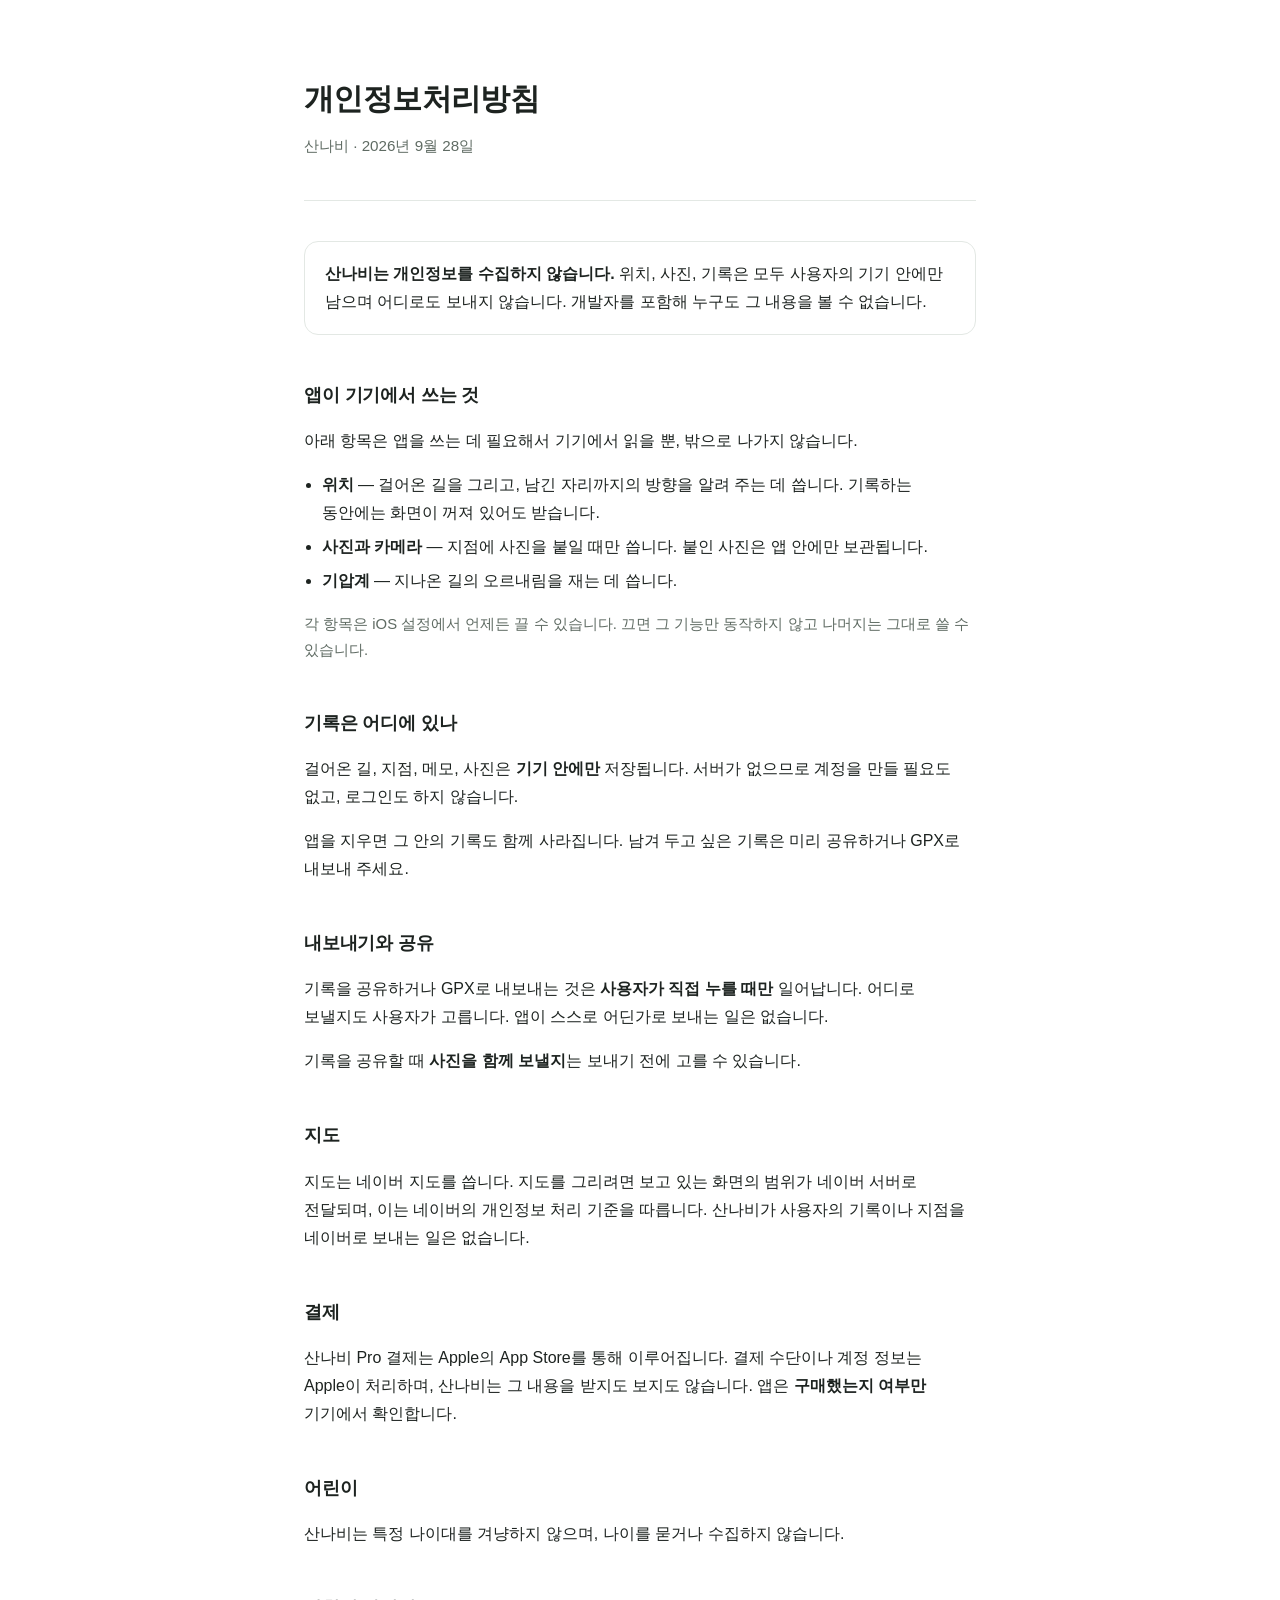
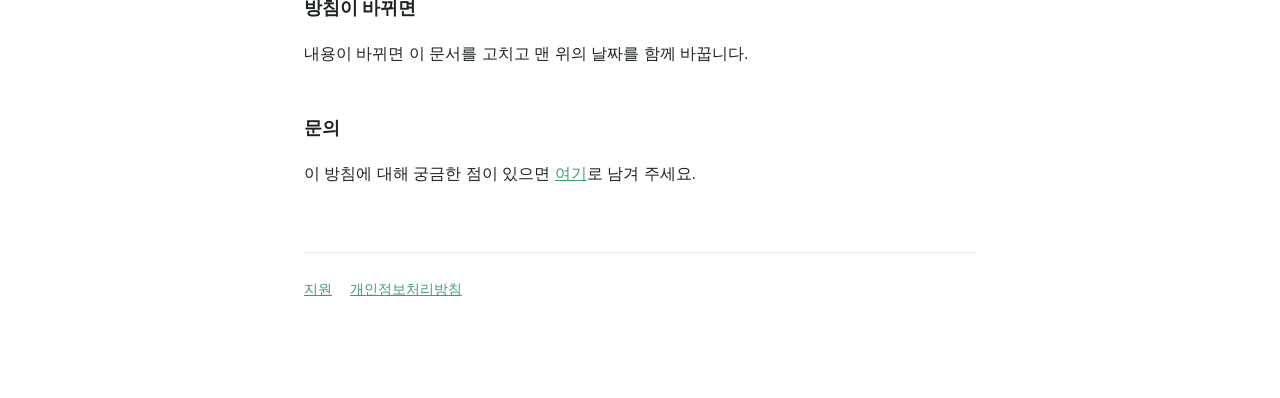
==== privacy.html @ 40bd8b4b "문서: 뿌리로 옮기고 Jekyll 끄기 Pages 가 /docs 가 아니라 뿌리를 보고 있어서 README.md 가 대문이 되고, privacy.html 과 style.css 는 " ====
<!doctype html>
<html lang="ko">
<head>
<meta charset="utf-8">
<meta name="viewport" content="width=device-width, initial-scale=1">
<title>산나비 개인정보처리방침</title>
<link rel="stylesheet" href="style.css">
</head>
<body>
<main>
  <header>
    <h1>개인정보처리방침</h1>
    <p>산나비 · 2026년 9월 28일</p>
  </header>

  <div class="card">
    <p style="margin:0">
      <b>산나비는 개인정보를 수집하지 않습니다.</b>
      위치, 사진, 기록은 모두 사용자의 기기 안에만 남으며 어디로도 보내지 않습니다.
      개발자를 포함해 누구도 그 내용을 볼 수 없습니다.
    </p>
  </div>

  <h2>앱이 기기에서 쓰는 것</h2>
  <p>아래 항목은 앱을 쓰는 데 필요해서 기기에서 읽을 뿐, 밖으로 나가지 않습니다.</p>
  <ul>
    <li><b>위치</b> — 걸어온 길을 그리고, 남긴 자리까지의 방향을 알려 주는 데 씁니다. 기록하는 동안에는 화면이 꺼져 있어도 받습니다.</li>
    <li><b>사진과 카메라</b> — 지점에 사진을 붙일 때만 씁니다. 붙인 사진은 앱 안에만 보관됩니다.</li>
    <li><b>기압계</b> — 지나온 길의 오르내림을 재는 데 씁니다.</li>
  </ul>
  <p class="note">
    각 항목은 iOS 설정에서 언제든 끌 수 있습니다. 끄면 그 기능만 동작하지 않고 나머지는 그대로 쓸 수 있습니다.
  </p>

  <h2>기록은 어디에 있나</h2>
  <p>
    걸어온 길, 지점, 메모, 사진은 <b>기기 안에만</b> 저장됩니다.
    서버가 없으므로 계정을 만들 필요도 없고, 로그인도 하지 않습니다.
  </p>
  <p>
    앱을 지우면 그 안의 기록도 함께 사라집니다.
    남겨 두고 싶은 기록은 미리 공유하거나 GPX로 내보내 주세요.
  </p>

  <h2>내보내기와 공유</h2>
  <p>
    기록을 공유하거나 GPX로 내보내는 것은 <b>사용자가 직접 누를 때만</b> 일어납니다.
    어디로 보낼지도 사용자가 고릅니다. 앱이 스스로 어딘가로 보내는 일은 없습니다.
  </p>
  <p>
    기록을 공유할 때 <b>사진을 함께 보낼지</b>는 보내기 전에 고를 수 있습니다.
  </p>

  <h2>지도</h2>
  <p>
    지도는 네이버 지도를 씁니다. 지도를 그리려면 보고 있는 화면의 범위가 네이버 서버로 전달되며,
    이는 네이버의 개인정보 처리 기준을 따릅니다.
    산나비가 사용자의 기록이나 지점을 네이버로 보내는 일은 없습니다.
  </p>

  <h2>결제</h2>
  <p>
    산나비 Pro 결제는 Apple의 App Store를 통해 이루어집니다.
    결제 수단이나 계정 정보는 Apple이 처리하며, 산나비는 그 내용을 받지도 보지도 않습니다.
    앱은 <b>구매했는지 여부만</b> 기기에서 확인합니다.
  </p>

  <h2>어린이</h2>
  <p>
    산나비는 특정 나이대를 겨냥하지 않으며, 나이를 묻거나 수집하지 않습니다.
  </p>

  <h2>방침이 바뀌면</h2>
  <p>
    내용이 바뀌면 이 문서를 고치고 맨 위의 날짜를 함께 바꿉니다.
  </p>

  <h2>문의</h2>
  <p>
    이 방침에 대해 궁금한 점이 있으면
    <a href="https://github.com/kim-jong-seong/sannabi/issues">여기</a>로 남겨 주세요.
  </p>

  <footer>
    <a href="./">지원</a>
    <a href="privacy.html">개인정보처리방침</a>
  </footer>
</main>
</body>
</html>
---- style.css ----
/* 산나비 문서 — 앱과 같은 결로. 잎 초록에서 물빛으로. */
:root {
  --ink: #1d2320;
  --dim: #5f6b63;
  --line: #e3e8e4;
  --bg: #ffffff;
  --accent: #3f9f6f;
}
@media (prefers-color-scheme: dark) {
  :root { --ink:#e9efea; --dim:#9aa8a0; --line:#2a322d; --bg:#141815; --accent:#5cc18c; }
}
* { box-sizing: border-box; }
body {
  margin: 0; padding: 0 24px 96px;
  background: var(--bg); color: var(--ink);
  font: 16px/1.75 -apple-system, BlinkMacSystemFont, "Apple SD Gothic Neo", "Pretendard", sans-serif;
  word-break: keep-all;
}
main { max-width: 42rem; margin: 0 auto; }
header { padding: 72px 0 40px; border-bottom: 1px solid var(--line); margin-bottom: 40px; }
h1 { margin: 0 0 8px; font-size: 1.9rem; letter-spacing: -0.02em; }
header p { margin: 0; color: var(--dim); font-size: 0.95rem; }
h2 { margin: 44px 0 12px; font-size: 1.15rem; letter-spacing: -0.01em; }
p, li { color: var(--ink); }
ul { padding-left: 1.1rem; }
li { margin: 6px 0; }
a { color: var(--accent); }
.note { color: var(--dim); font-size: 0.93rem; }
.card { border: 1px solid var(--line); border-radius: 14px; padding: 18px 20px; margin: 16px 0; }
footer { margin-top: 64px; padding-top: 24px; border-top: 1px solid var(--line); color: var(--dim); font-size: 0.88rem; }
footer a { margin-right: 14px; }
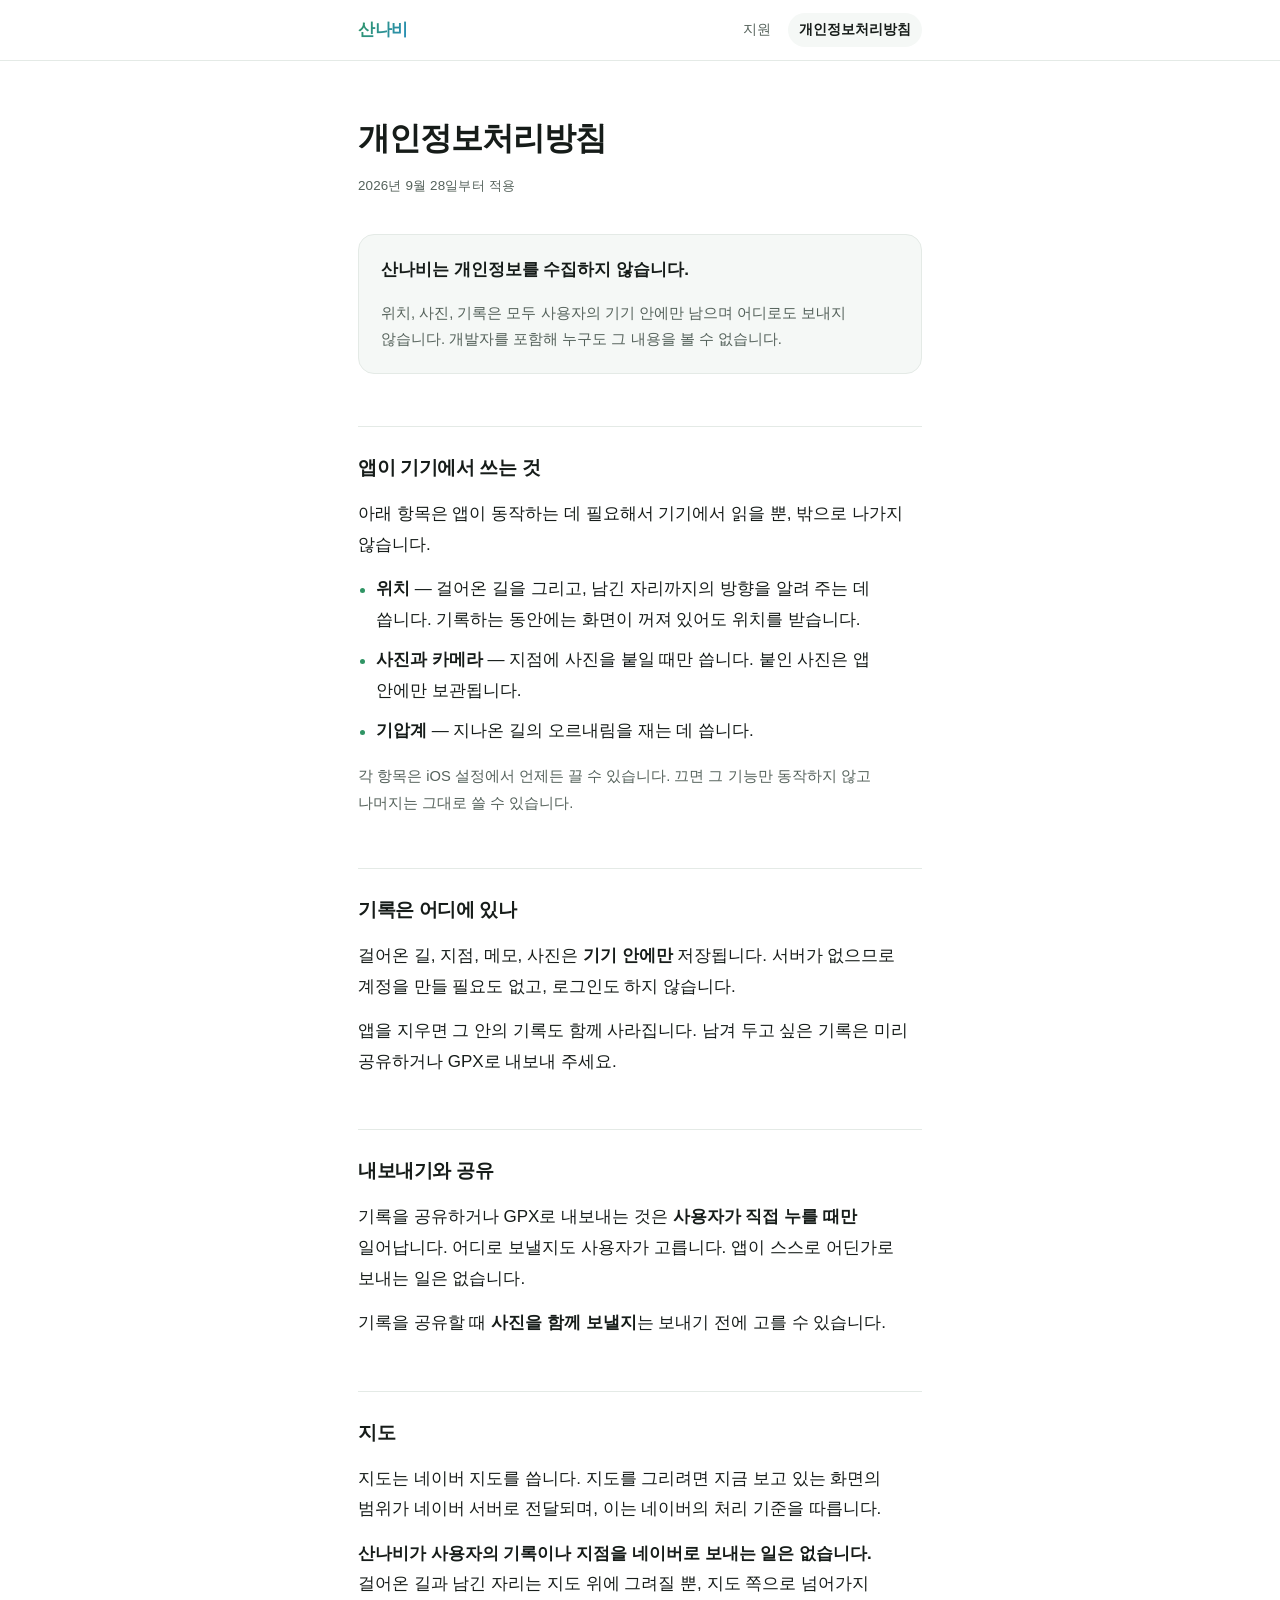
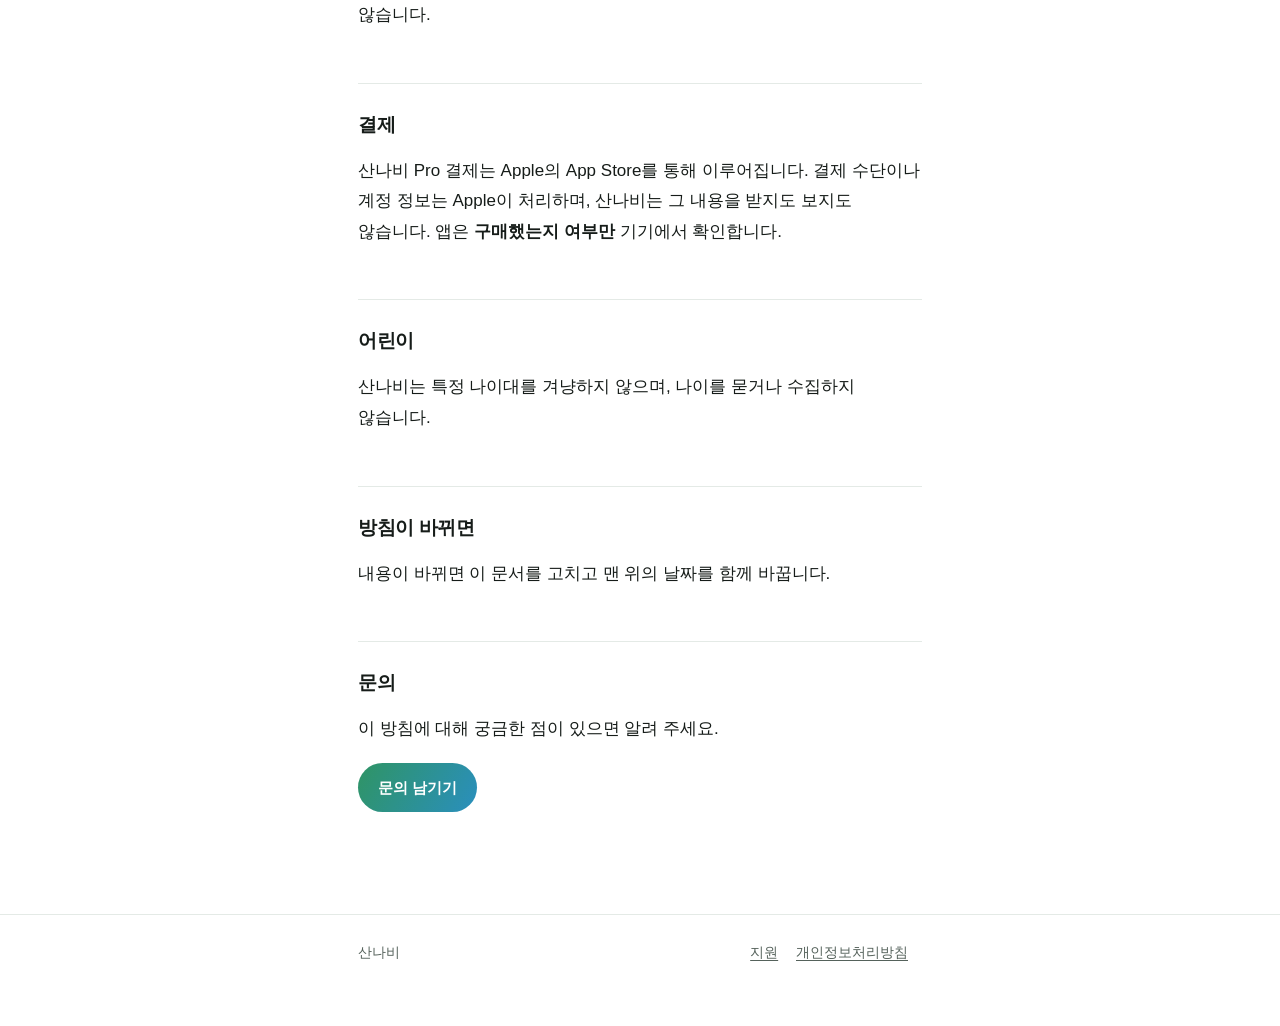
==== commit cadf969a: "문서: 읽히도록 디자인을 다시 잡음 `h3` 에 스타일이 없어 자주 묻는 질문들이 제멋대로 커 보였다. 이게 가장 큰 문제였다.  - 제목 층위를 h1·h2·h3 로 분명히 나누고" ====
--- a/privacy.html
+++ b/privacy.html
@@ -4,87 +4,120 @@
 <meta charset="utf-8">
 <meta name="viewport" content="width=device-width, initial-scale=1">
 <title>산나비 개인정보처리방침</title>
+<meta name="description" content="산나비는 개인정보를 수집하지 않습니다. 위치·사진·기록은 모두 기기 안에만 남습니다.">
 <link rel="stylesheet" href="style.css">
 </head>
 <body>
-<main>
-  <header>
+
+<div class="top">
+  <div class="wrap">
+    <a class="brand" href="./">산나비</a>
+    <nav>
+      <a href="./">지원</a>
+      <a href="privacy.html" aria-current="page">개인정보처리방침</a>
+    </nav>
+  </div>
+</div>
+
+<div class="wrap">
+  <header class="page">
     <h1>개인정보처리방침</h1>
-    <p>산나비 · 2026년 9월 28일</p>
+    <p class="stamp">2026년 9월 28일부터 적용</p>
   </header>
 
-  <div class="card">
-    <p style="margin:0">
-      <b>산나비는 개인정보를 수집하지 않습니다.</b>
-      위치, 사진, 기록은 모두 사용자의 기기 안에만 남으며 어디로도 보내지 않습니다.
-      개발자를 포함해 누구도 그 내용을 볼 수 없습니다.
+  <main>
+    <div class="callout">
+      <p><b>산나비는 개인정보를 수집하지 않습니다.</b></p>
+      <p class="soft">
+        위치, 사진, 기록은 모두 사용자의 기기 안에만 남으며 어디로도 보내지 않습니다.
+        개발자를 포함해 누구도 그 내용을 볼 수 없습니다.
+      </p>
+    </div>
+
+    <h2>앱이 기기에서 쓰는 것</h2>
+    <p>아래 항목은 앱이 동작하는 데 필요해서 기기에서 읽을 뿐, 밖으로 나가지 않습니다.</p>
+    <ul>
+      <li>
+        <b>위치</b> — 걸어온 길을 그리고, 남긴 자리까지의 방향을 알려 주는 데 씁니다.
+        기록하는 동안에는 화면이 꺼져 있어도 위치를 받습니다.
+      </li>
+      <li>
+        <b>사진과 카메라</b> — 지점에 사진을 붙일 때만 씁니다. 붙인 사진은 앱 안에만 보관됩니다.
+      </li>
+      <li>
+        <b>기압계</b> — 지나온 길의 오르내림을 재는 데 씁니다.
+      </li>
+    </ul>
+    <p class="soft">
+      각 항목은 iOS 설정에서 언제든 끌 수 있습니다.
+      끄면 그 기능만 동작하지 않고 나머지는 그대로 쓸 수 있습니다.
     </p>
+
+    <h2>기록은 어디에 있나</h2>
+    <p>
+      걸어온 길, 지점, 메모, 사진은 <b>기기 안에만</b> 저장됩니다.
+      서버가 없으므로 계정을 만들 필요도 없고, 로그인도 하지 않습니다.
+    </p>
+    <p>
+      앱을 지우면 그 안의 기록도 함께 사라집니다.
+      남겨 두고 싶은 기록은 미리 공유하거나 GPX로 내보내 주세요.
+    </p>
+
+    <h2>내보내기와 공유</h2>
+    <p>
+      기록을 공유하거나 GPX로 내보내는 것은 <b>사용자가 직접 누를 때만</b> 일어납니다.
+      어디로 보낼지도 사용자가 고릅니다. 앱이 스스로 어딘가로 보내는 일은 없습니다.
+    </p>
+    <p>
+      기록을 공유할 때 <b>사진을 함께 보낼지</b>는 보내기 전에 고를 수 있습니다.
+    </p>
+
+    <h2>지도</h2>
+    <p>
+      지도는 네이버 지도를 씁니다.
+      지도를 그리려면 지금 보고 있는 화면의 범위가 네이버 서버로 전달되며, 이는 네이버의 처리 기준을 따릅니다.
+    </p>
+    <p>
+      <b>산나비가 사용자의 기록이나 지점을 네이버로 보내는 일은 없습니다.</b>
+      걸어온 길과 남긴 자리는 지도 위에 그려질 뿐, 지도 쪽으로 넘어가지 않습니다.
+    </p>
+
+    <h2>결제</h2>
+    <p>
+      산나비 Pro 결제는 Apple의 App Store를 통해 이루어집니다.
+      결제 수단이나 계정 정보는 Apple이 처리하며, 산나비는 그 내용을 받지도 보지도 않습니다.
+      앱은 <b>구매했는지 여부만</b> 기기에서 확인합니다.
+    </p>
+
+    <h2>어린이</h2>
+    <p>
+      산나비는 특정 나이대를 겨냥하지 않으며, 나이를 묻거나 수집하지 않습니다.
+    </p>
+
+    <h2>방침이 바뀌면</h2>
+    <p>
+      내용이 바뀌면 이 문서를 고치고 맨 위의 날짜를 함께 바꿉니다.
+    </p>
+
+    <h2>문의</h2>
+    <p>
+      이 방침에 대해 궁금한 점이 있으면 알려 주세요.
+    </p>
+    <p>
+      <a class="action" href="https://github.com/kim-jong-seong/sannabi/issues">문의 남기기</a>
+    </p>
+  </main>
+</div>
+
+<footer>
+  <div class="wrap">
+    <span>산나비</span>
+    <span>
+      <a href="./">지원</a>
+      <a href="privacy.html">개인정보처리방침</a>
+    </span>
   </div>
+</footer>
 
-  <h2>앱이 기기에서 쓰는 것</h2>
-  <p>아래 항목은 앱을 쓰는 데 필요해서 기기에서 읽을 뿐, 밖으로 나가지 않습니다.</p>
-  <ul>
-    <li><b>위치</b> — 걸어온 길을 그리고, 남긴 자리까지의 방향을 알려 주는 데 씁니다. 기록하는 동안에는 화면이 꺼져 있어도 받습니다.</li>
-    <li><b>사진과 카메라</b> — 지점에 사진을 붙일 때만 씁니다. 붙인 사진은 앱 안에만 보관됩니다.</li>
-    <li><b>기압계</b> — 지나온 길의 오르내림을 재는 데 씁니다.</li>
-  </ul>
-  <p class="note">
-    각 항목은 iOS 설정에서 언제든 끌 수 있습니다. 끄면 그 기능만 동작하지 않고 나머지는 그대로 쓸 수 있습니다.
-  </p>
-
-  <h2>기록은 어디에 있나</h2>
-  <p>
-    걸어온 길, 지점, 메모, 사진은 <b>기기 안에만</b> 저장됩니다.
-    서버가 없으므로 계정을 만들 필요도 없고, 로그인도 하지 않습니다.
-  </p>
-  <p>
-    앱을 지우면 그 안의 기록도 함께 사라집니다.
-    남겨 두고 싶은 기록은 미리 공유하거나 GPX로 내보내 주세요.
-  </p>
-
-  <h2>내보내기와 공유</h2>
-  <p>
-    기록을 공유하거나 GPX로 내보내는 것은 <b>사용자가 직접 누를 때만</b> 일어납니다.
-    어디로 보낼지도 사용자가 고릅니다. 앱이 스스로 어딘가로 보내는 일은 없습니다.
-  </p>
-  <p>
-    기록을 공유할 때 <b>사진을 함께 보낼지</b>는 보내기 전에 고를 수 있습니다.
-  </p>
-
-  <h2>지도</h2>
-  <p>
-    지도는 네이버 지도를 씁니다. 지도를 그리려면 보고 있는 화면의 범위가 네이버 서버로 전달되며,
-    이는 네이버의 개인정보 처리 기준을 따릅니다.
-    산나비가 사용자의 기록이나 지점을 네이버로 보내는 일은 없습니다.
-  </p>
-
-  <h2>결제</h2>
-  <p>
-    산나비 Pro 결제는 Apple의 App Store를 통해 이루어집니다.
-    결제 수단이나 계정 정보는 Apple이 처리하며, 산나비는 그 내용을 받지도 보지도 않습니다.
-    앱은 <b>구매했는지 여부만</b> 기기에서 확인합니다.
-  </p>
-
-  <h2>어린이</h2>
-  <p>
-    산나비는 특정 나이대를 겨냥하지 않으며, 나이를 묻거나 수집하지 않습니다.
-  </p>
-
-  <h2>방침이 바뀌면</h2>
-  <p>
-    내용이 바뀌면 이 문서를 고치고 맨 위의 날짜를 함께 바꿉니다.
-  </p>
-
-  <h2>문의</h2>
-  <p>
-    이 방침에 대해 궁금한 점이 있으면
-    <a href="https://github.com/kim-jong-seong/sannabi/issues">여기</a>로 남겨 주세요.
-  </p>
-
-  <footer>
-    <a href="./">지원</a>
-    <a href="privacy.html">개인정보처리방침</a>
-  </footer>
-</main>
 </body>
 </html>
--- a/style.css
+++ b/style.css
@@ -1,31 +1,238 @@
-/* 산나비 문서 — 앱과 같은 결로. 잎 초록에서 물빛으로. */
+/* 산나비 웹 문서
+ *
+ * 앱과 같은 결로 간다 — 흰 바탕, 넉넉한 여백, 잎 초록에서 물빛으로 흐르는 강조색.
+ * 산에서 쓰는 앱이니 문서도 한눈에 읽히는 것이 먼저다. 장식은 최소로 둔다.
+ */
+
 :root {
-  --ink: #1d2320;
-  --dim: #5f6b63;
-  --line: #e3e8e4;
-  --bg: #ffffff;
-  --accent: #3f9f6f;
-}
+  --ink:      #161c19;   /* 본문 */
+  --ink-soft: #55625b;   /* 부연 */
+  --line:     #e4eae6;
+  --bg:       #ffffff;
+  --bg-soft:  #f5f8f6;
+  --leaf:     #2f9464;
+  --water:    #2a8fbe;
+  --measure:  38rem;
+}
+
 @media (prefers-color-scheme: dark) {
-  :root { --ink:#e9efea; --dim:#9aa8a0; --line:#2a322d; --bg:#141815; --accent:#5cc18c; }
-}
+  :root {
+    --ink:      #e8eeea;
+    --ink-soft: #9fada5;
+    --line:     #262e29;
+    --bg:       #101412;
+    --bg-soft:  #171d1a;
+    --leaf:     #5cc68d;
+    --water:    #5ab6e0;
+  }
+}
+
 * { box-sizing: border-box; }
+
+html { -webkit-text-size-adjust: 100%; }
+
 body {
-  margin: 0; padding: 0 24px 96px;
-  background: var(--bg); color: var(--ink);
-  font: 16px/1.75 -apple-system, BlinkMacSystemFont, "Apple SD Gothic Neo", "Pretendard", sans-serif;
+  margin: 0;
+  background: var(--bg);
+  color: var(--ink);
+  font-family: -apple-system, BlinkMacSystemFont, "Pretendard",
+               "Apple SD Gothic Neo", "Noto Sans KR", sans-serif;
+  font-size: 17px;
+  line-height: 1.8;
+  /* 한글은 단어 중간에서 끊기면 읽기 나쁘다 */
   word-break: keep-all;
-}
-main { max-width: 42rem; margin: 0 auto; }
-header { padding: 72px 0 40px; border-bottom: 1px solid var(--line); margin-bottom: 40px; }
-h1 { margin: 0 0 8px; font-size: 1.9rem; letter-spacing: -0.02em; }
-header p { margin: 0; color: var(--dim); font-size: 0.95rem; }
-h2 { margin: 44px 0 12px; font-size: 1.15rem; letter-spacing: -0.01em; }
-p, li { color: var(--ink); }
-ul { padding-left: 1.1rem; }
-li { margin: 6px 0; }
-a { color: var(--accent); }
-.note { color: var(--dim); font-size: 0.93rem; }
-.card { border: 1px solid var(--line); border-radius: 14px; padding: 18px 20px; margin: 16px 0; }
-footer { margin-top: 64px; padding-top: 24px; border-top: 1px solid var(--line); color: var(--dim); font-size: 0.88rem; }
-footer a { margin-right: 14px; }
+  overflow-wrap: break-word;
+}
+
+.wrap {
+  max-width: var(--measure);
+  margin: 0 auto;
+  padding: 0 22px;
+}
+
+/* ── 머리말 ─────────────────────────────── */
+
+.top {
+  border-bottom: 1px solid var(--line);
+  background: var(--bg);
+}
+
+.top .wrap {
+  display: flex;
+  align-items: center;
+  justify-content: space-between;
+  gap: 16px;
+  min-height: 60px;
+}
+
+.brand {
+  font-size: 1.05rem;
+  font-weight: 700;
+  letter-spacing: -0.02em;
+  text-decoration: none;
+  background: linear-gradient(120deg, var(--leaf), var(--water));
+  -webkit-background-clip: text;
+  background-clip: text;
+  color: transparent;
+}
+
+nav { display: flex; gap: 6px; }
+
+nav a {
+  font-size: 0.86rem;
+  color: var(--ink-soft);
+  text-decoration: none;
+  padding: 5px 11px;
+  border-radius: 999px;
+  white-space: nowrap;
+}
+
+nav a:hover { background: var(--bg-soft); color: var(--ink); }
+
+/* 지금 보고 있는 쪽 */
+nav a[aria-current="page"] {
+  background: var(--bg-soft);
+  color: var(--ink);
+  font-weight: 600;
+}
+
+/* ── 제목 ──────────────────────────────── */
+
+header.page { padding: 56px 0 8px; }
+
+h1 {
+  margin: 0;
+  font-size: 2rem;
+  line-height: 1.35;
+  letter-spacing: -0.03em;
+  font-weight: 700;
+}
+
+.lede {
+  margin: 10px 0 0;
+  color: var(--ink-soft);
+  font-size: 1.02rem;
+}
+
+.stamp {
+  margin: 14px 0 0;
+  color: var(--ink-soft);
+  font-size: 0.84rem;
+  letter-spacing: 0.01em;
+}
+
+/* ── 본문 ──────────────────────────────── */
+
+main { padding-bottom: 88px; }
+
+h2 {
+  margin: 52px 0 14px;
+  padding-top: 24px;
+  border-top: 1px solid var(--line);
+  font-size: 1.18rem;
+  letter-spacing: -0.02em;
+  font-weight: 700;
+}
+
+/* 묻고 답하는 꼭지. 질문이 답보다 또렷해야 훑어볼 수 있다. */
+h3 {
+  margin: 30px 0 6px;
+  font-size: 1rem;
+  font-weight: 600;
+  letter-spacing: -0.01em;
+}
+
+h3::before {
+  content: "";
+  display: block;
+  width: 22px;
+  height: 2px;
+  margin-bottom: 12px;
+  border-radius: 2px;
+  background: linear-gradient(90deg, var(--leaf), var(--water));
+}
+
+p { margin: 0 0 14px; }
+
+ul { margin: 0 0 16px; padding-left: 0; list-style: none; }
+
+li {
+  position: relative;
+  margin: 10px 0;
+  padding-left: 18px;
+}
+
+li::before {
+  content: "";
+  position: absolute;
+  left: 2px;
+  top: 0.82em;
+  width: 5px;
+  height: 5px;
+  border-radius: 50%;
+  background: var(--leaf);
+}
+
+b, strong { font-weight: 600; }
+
+a { color: var(--water); text-underline-offset: 3px; }
+
+.soft { color: var(--ink-soft); font-size: 0.92rem; }
+
+/* 꼭 짚고 넘어가야 할 한 문단 */
+.callout {
+  margin: 28px 0;
+  padding: 20px 22px;
+  border-radius: 16px;
+  background: var(--bg-soft);
+  border: 1px solid var(--line);
+}
+
+.callout p:last-child { margin-bottom: 0; }
+
+/* 누르러 가는 자리 */
+.action {
+  display: inline-flex;
+  align-items: center;
+  gap: 7px;
+  margin-top: 4px;
+  padding: 11px 20px;
+  border-radius: 999px;
+  background: linear-gradient(120deg, var(--leaf), var(--water));
+  color: #fff;
+  font-size: 0.94rem;
+  font-weight: 600;
+  text-decoration: none;
+}
+
+.action:hover { opacity: 0.9; }
+
+/* ── 꼬리말 ─────────────────────────────── */
+
+footer {
+  border-top: 1px solid var(--line);
+  padding: 26px 0 60px;
+  color: var(--ink-soft);
+  font-size: 0.86rem;
+}
+
+footer .wrap {
+  display: flex;
+  flex-wrap: wrap;
+  align-items: center;
+  justify-content: space-between;
+  gap: 10px;
+}
+
+footer a { color: var(--ink-soft); margin-right: 14px; }
+
+/* ── 좁은 화면 ──────────────────────────── */
+
+@media (max-width: 480px) {
+  body { font-size: 16px; }
+  header.page { padding-top: 40px; }
+  h1 { font-size: 1.65rem; }
+  h2 { margin-top: 42px; }
+  .top .wrap { min-height: 54px; }
+  nav a { padding: 5px 9px; font-size: 0.82rem; }
+}
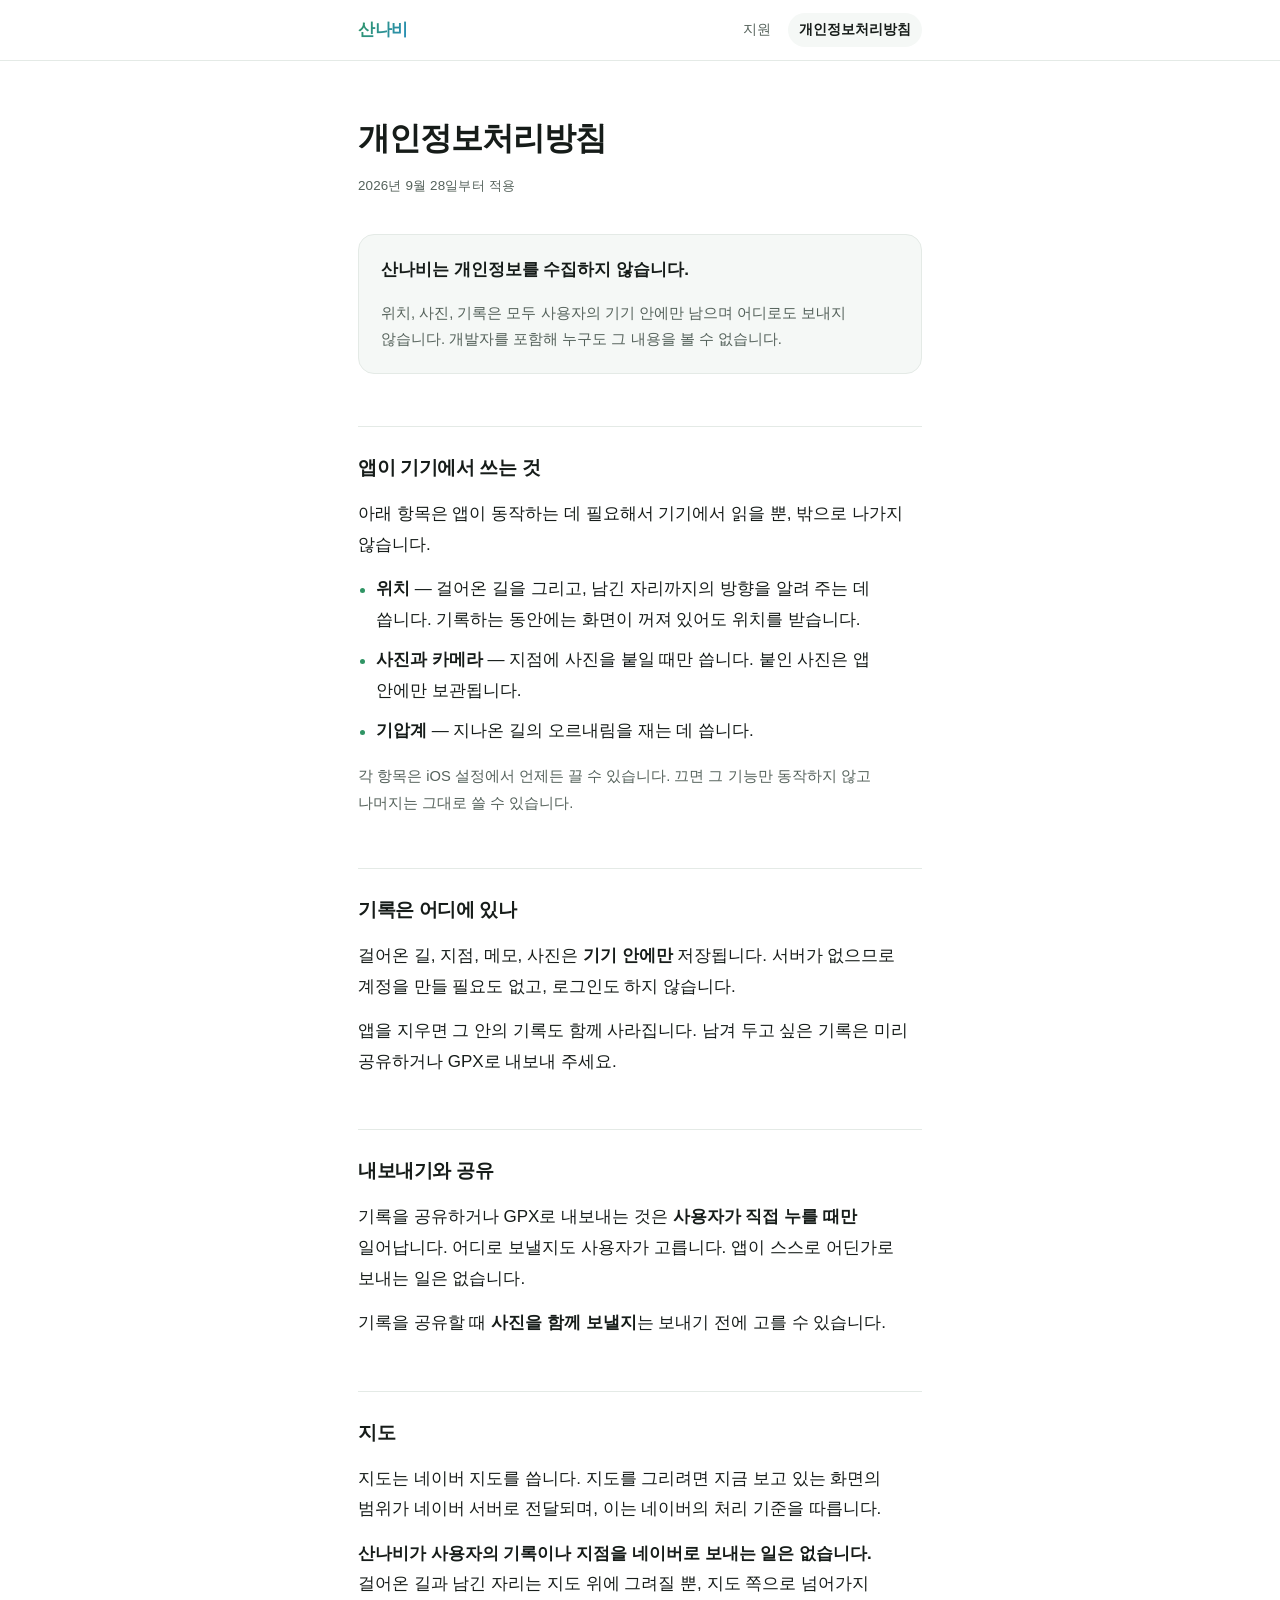
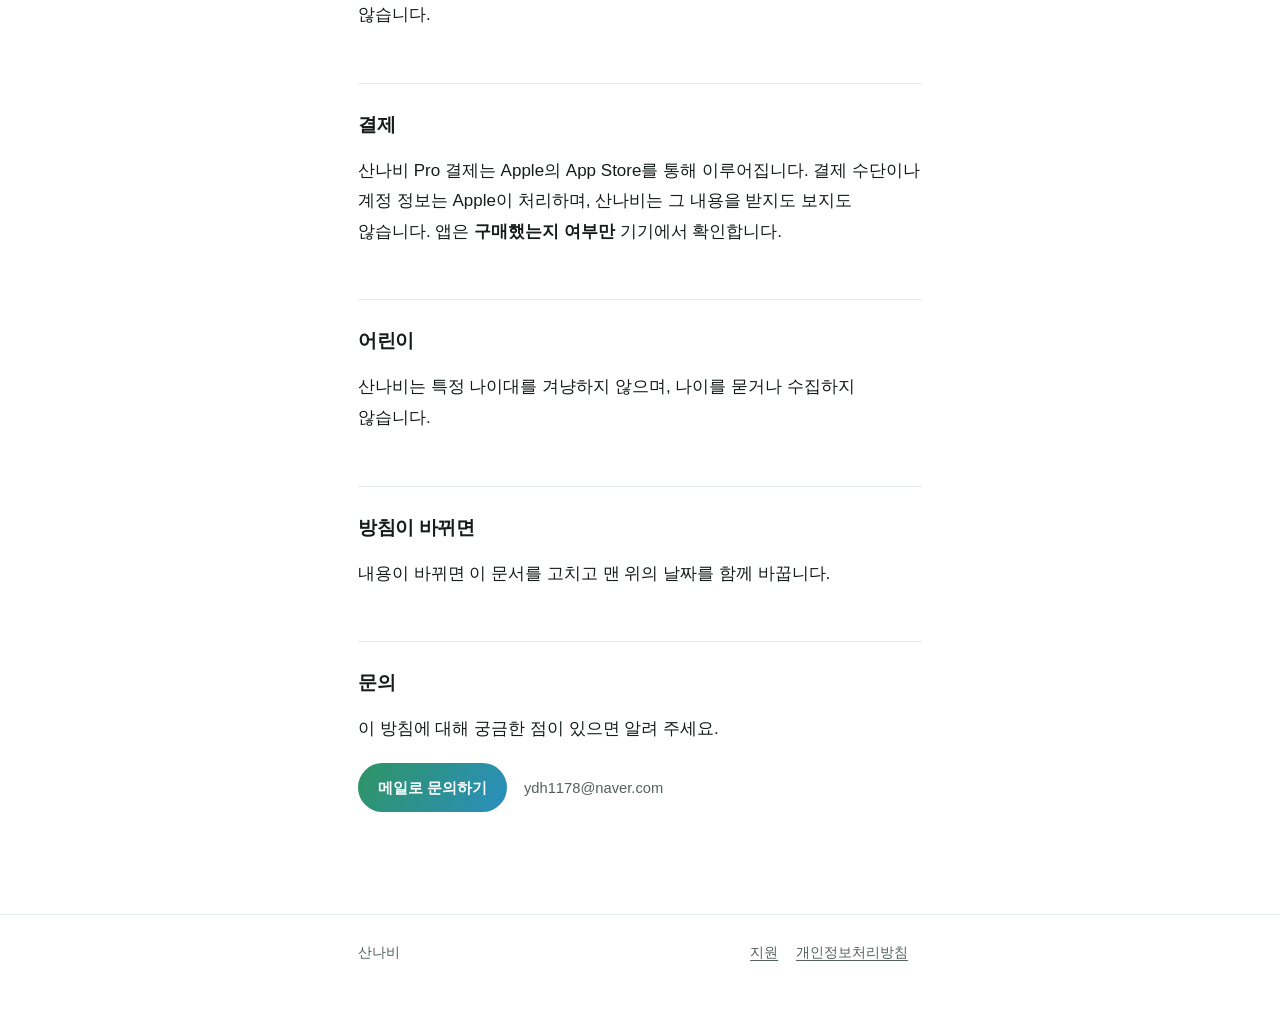
==== commit a1bb4945: "문서: 문의 창구를 메일로 GitHub Issues 는 계정이 있어야 글을 쓸 수 있고, 남긴 글이 누구에게나 보인다. 채집하시는 분들에게는 둘 다 걸림돌이라 메일로 바꾼다.  주" ====
--- a/privacy.html
+++ b/privacy.html
@@ -104,7 +104,8 @@
       이 방침에 대해 궁금한 점이 있으면 알려 주세요.
     </p>
     <p>
-      <a class="action" href="https://github.com/kim-jong-seong/sannabi/issues">문의 남기기</a>
+      <a class="action" href="mailto:ydh1178@naver.com?subject=%EC%82%B0%EB%82%98%EB%B9%84%20%EB%AC%B8%EC%9D%98">메일로 문의하기</a>
+      <span class="soft" style="margin-left:12px">ydh1178@naver.com</span>
     </p>
   </main>
 </div>
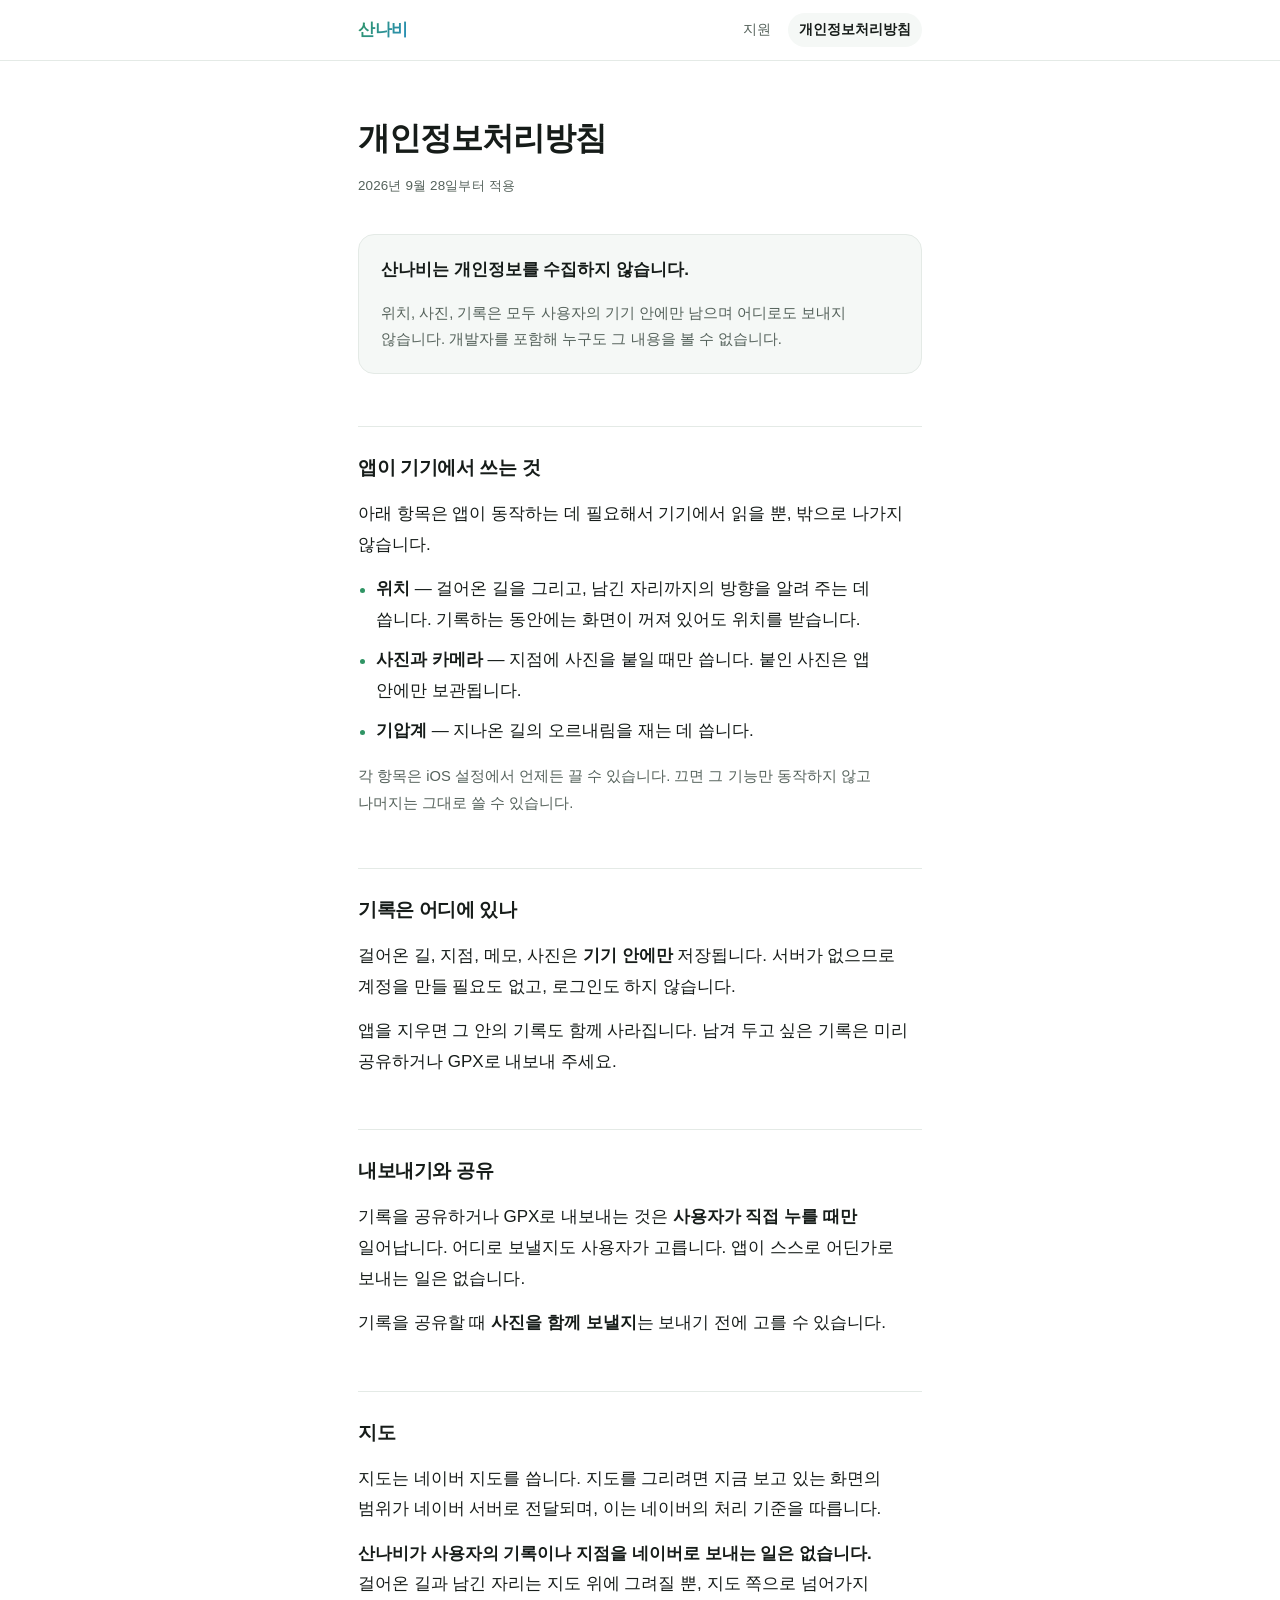
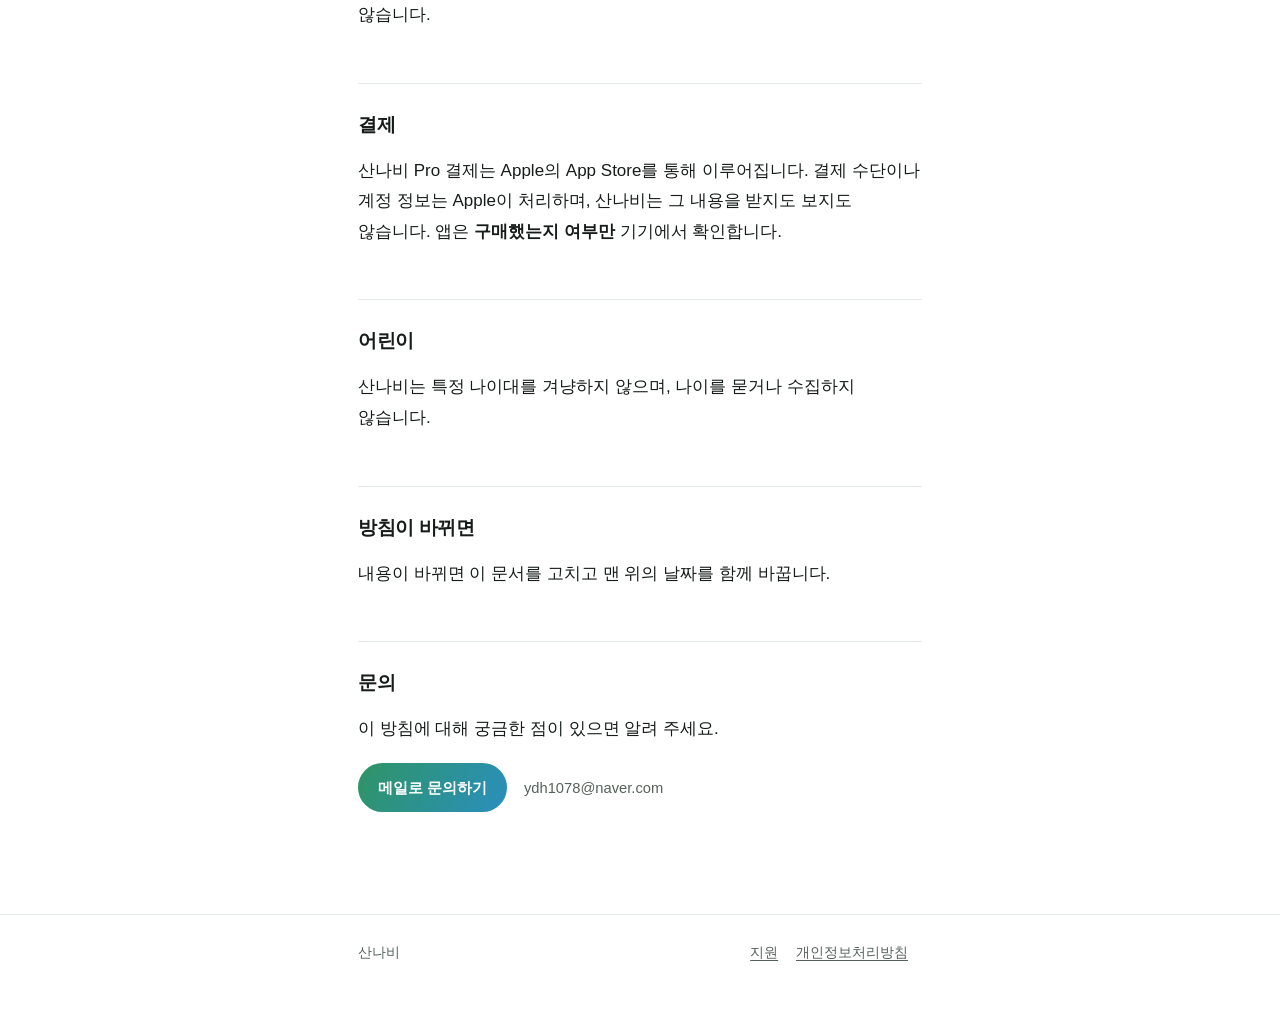
==== commit 11d3529e: "문서: 문의 주소를 ydh1078 로 바로잡음 subwayInfo 는 전부 ydh1078 을 쓰고 있고, Apple 개발자 인증서에도 그 주소가 박혀 있다. 이 맥의 git 설정에" ====
--- a/privacy.html
+++ b/privacy.html
@@ -104,8 +104,8 @@
       이 방침에 대해 궁금한 점이 있으면 알려 주세요.
     </p>
     <p>
-      <a class="action" href="mailto:ydh1178@naver.com?subject=%EC%82%B0%EB%82%98%EB%B9%84%20%EB%AC%B8%EC%9D%98">메일로 문의하기</a>
-      <span class="soft" style="margin-left:12px">ydh1178@naver.com</span>
+      <a class="action" href="mailto:ydh1078@naver.com?subject=%EC%82%B0%EB%82%98%EB%B9%84%20%EB%AC%B8%EC%9D%98">메일로 문의하기</a>
+      <span class="soft" style="margin-left:12px">ydh1078@naver.com</span>
     </p>
   </main>
 </div>
